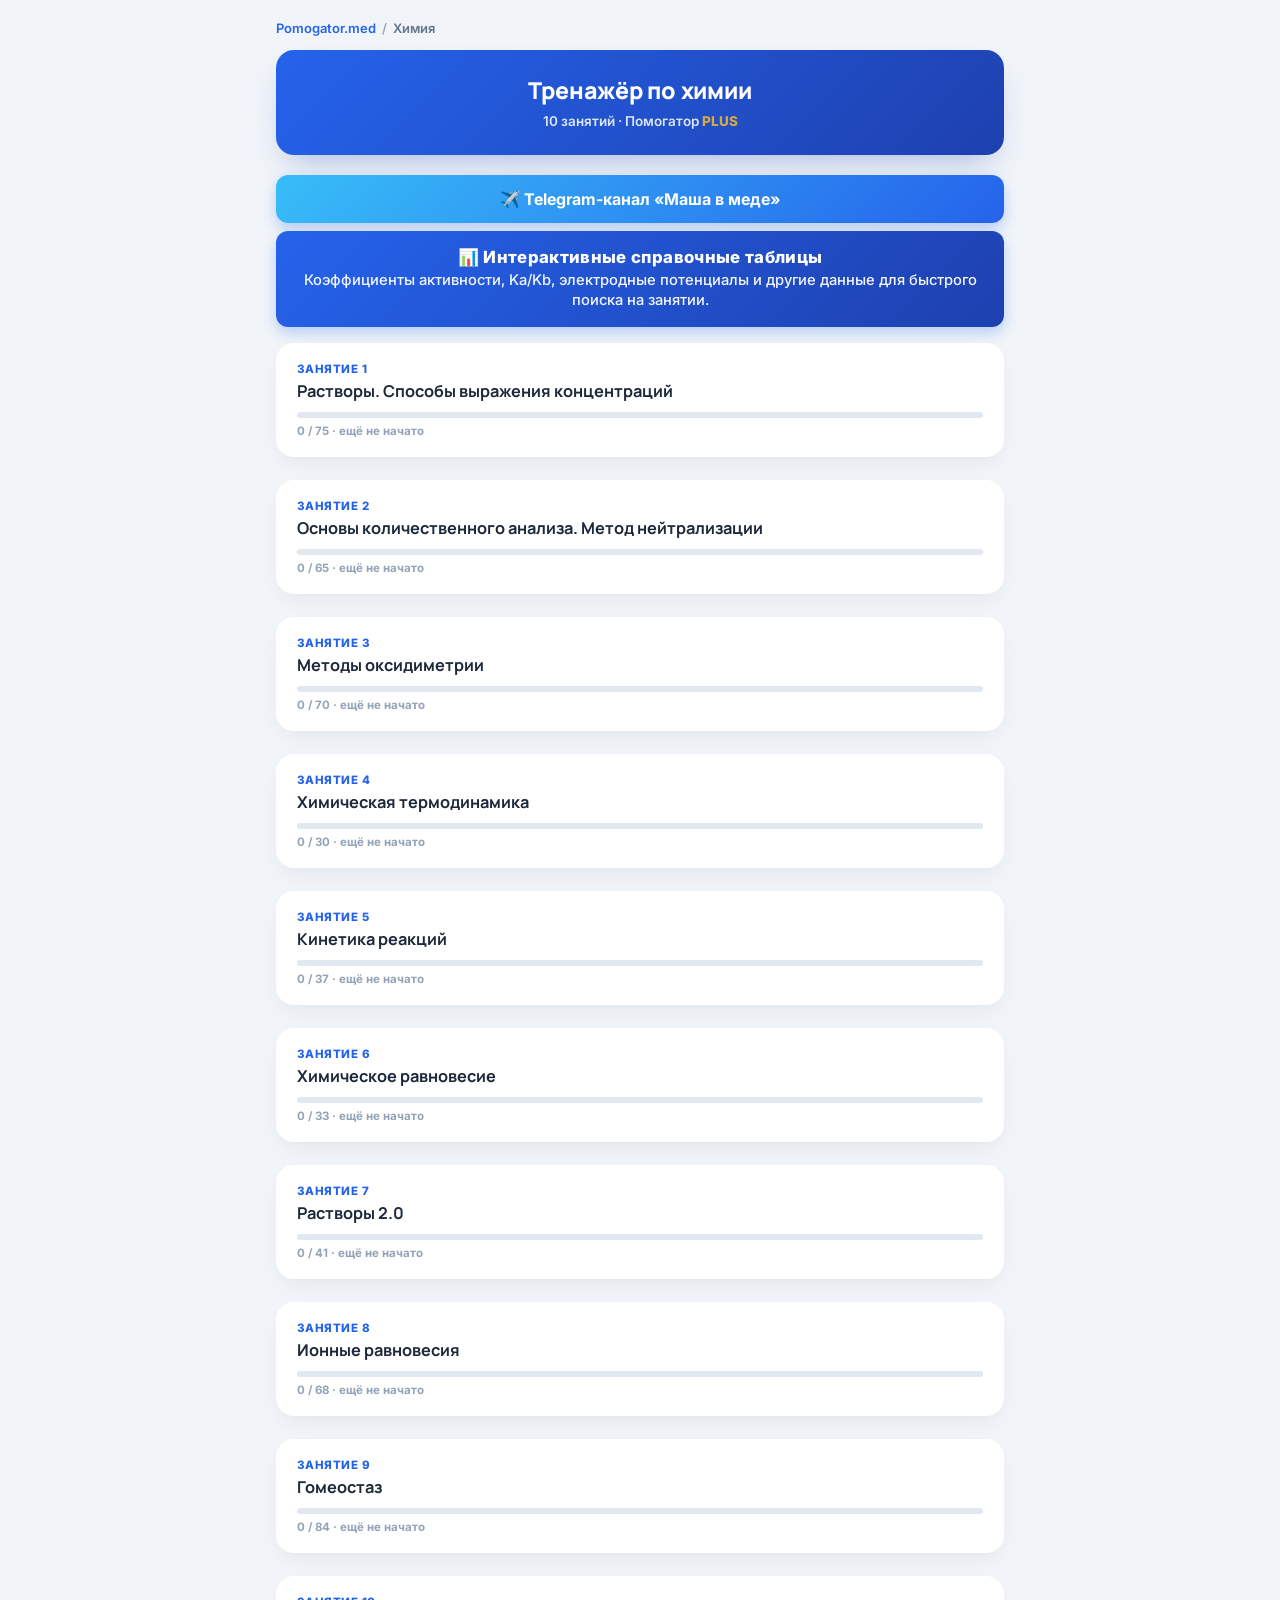
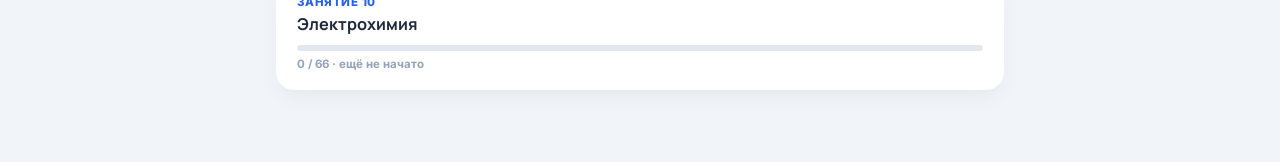
==== index.html @ 52e1b8d0 "Add files via upload" ====
<!DOCTYPE html>
<html lang="ru">
<head>
<meta charset="UTF-8" />
<meta name="viewport" content="width=device-width, initial-scale=1.0" />
<title>Химия · Pomogator.med</title>
<link rel="preconnect" href="https://fonts.googleapis.com">
<link href="https://fonts.googleapis.com/css2?family=Manrope:wght@700;800&family=Inter:wght@400;500;600;700&display=swap" rel="stylesheet">
<link rel="stylesheet" href="style.css">
<style>
  /* === Защита от копирования / выделения === */
  html, body {
    -webkit-user-select: none;
    -moz-user-select: none;
    -ms-user-select: none;
    user-select: none;
    -webkit-touch-callout: none;
    -webkit-tap-highlight-color: transparent;
  }
  /* Разрешаем ввод в полях, чтобы не ломать тренажёр */
  input, textarea, [contenteditable="true"] {
    -webkit-user-select: text !important;
    -moz-user-select: text !important;
    -ms-user-select: text !important;
    user-select: text !important;
  }
  /* Запрет drag картинок и ссылок */
  img, a {
    -webkit-user-drag: none;
    user-drag: none;
    pointer-events: auto;
  }
  /* Отключаем выделение через ::selection (визуально) */
  ::selection { background: transparent; }
  ::-moz-selection { background: transparent; }
</style>
</head>
<body>
<div id="app">

  <div class="crumb">
    <a href="../index.html">Pomogator.med</a><span class="sep">/</span><span>Химия</span>
  </div>

  <div class="header">
    <h1>Тренажёр по химии</h1>
    <div class="subtitle">10 занятий · Помогатор <span class="plus">PLUS</span></div>
  </div>

  <a href="https://t.me/pomogator_pimu" target="_blank" class="tg-btn">✈️ Telegram-канал «Маша в меде»</a>

  <a href="tables.html" class="premium-btn" style="background:linear-gradient(135deg,#2563eb 0%, #1e40af 100%); box-shadow:0 6px 14px rgba(37,99,235,0.28);">
    <div class="premium-title">📊 Интерактивные справочные таблицы</div>
    <div class="premium-desc">Коэффициенты активности, Ka/Kb, электродные потенциалы и другие данные для быстрого поиска на занятии.</div>
  </a>

  <div class="menu-grid" id="lessonList">

    <a class="lesson-card" href="lesson-1.html" data-lesson-id="lesson-1" data-total="75">
      <div class="lc-top">
        <span class="lc-num">Занятие 1</span>
      </div>
      <h3>Растворы. Способы выражения концентраций</h3>
      <div class="lc-progress-bar"><div class="fill" style="width:0%"></div></div>
      <span class="lc-pct">0 / 75 · загрузка…</span>
    </a>

    <a class="lesson-card" href="lesson-2.html" data-lesson-id="lesson-2" data-total="65">
      <div class="lc-top">
        <span class="lc-num">Занятие 2</span>
      </div>
      <h3>Основы количественного анализа. Метод нейтрализации</h3>
      <div class="lc-progress-bar"><div class="fill" style="width:0%"></div></div>
      <span class="lc-pct">0 / 65 · загрузка…</span>
    </a>

    <a class="lesson-card" href="lesson-3.html" data-lesson-id="lesson-3" data-total="70">
      <div class="lc-top">
        <span class="lc-num">Занятие 3</span>
      </div>
      <h3>Методы оксидиметрии</h3>
      <div class="lc-progress-bar"><div class="fill" style="width:0%"></div></div>
      <span class="lc-pct">0 / 70 · загрузка…</span>
    </a>

    <a class="lesson-card" href="lesson-4.html" data-lesson-id="lesson-4" data-total="30">
      <div class="lc-top">
        <span class="lc-num">Занятие 4</span>
      </div>
      <h3>Химическая термодинамика</h3>
      <div class="lc-progress-bar"><div class="fill" style="width:0%"></div></div>
      <span class="lc-pct">0 / 30 · загрузка…</span>
    </a>

    <a class="lesson-card" href="lesson-5.html" data-lesson-id="lesson-5" data-total="37">
      <div class="lc-top">
        <span class="lc-num">Занятие 5</span>
      </div>
      <h3>Кинетика реакций</h3>
      <div class="lc-progress-bar"><div class="fill" style="width:0%"></div></div>
      <span class="lc-pct">0 / 37 · загрузка…</span>
    </a>

    <a class="lesson-card" href="lesson-6.html" data-lesson-id="lesson-6" data-total="33">
      <div class="lc-top">
        <span class="lc-num">Занятие 6</span>
      </div>
      <h3>Химическое равновесие</h3>
      <div class="lc-progress-bar"><div class="fill" style="width:0%"></div></div>
      <span class="lc-pct">0 / 33 · загрузка…</span>
    </a>

    <a class="lesson-card" href="lesson-7.html" data-lesson-id="lesson-7" data-total="41">
      <div class="lc-top">
        <span class="lc-num">Занятие 7</span>
      </div>
      <h3>Растворы 2.0</h3>
      <div class="lc-progress-bar"><div class="fill" style="width:0%"></div></div>
      <span class="lc-pct">0 / 41 · загрузка…</span>
    </a>

    <a class="lesson-card" href="lesson-8.html" data-lesson-id="lesson-8" data-total="68">
      <div class="lc-top">
        <span class="lc-num">Занятие 8</span>
      </div>
      <h3>Ионные равновесия</h3>
      <div class="lc-progress-bar"><div class="fill" style="width:0%"></div></div>
      <span class="lc-pct">0 / 68 · загрузка…</span>
    </a>

    <a class="lesson-card" href="lesson-9.html" data-lesson-id="lesson-9" data-total="84">
      <div class="lc-top">
        <span class="lc-num">Занятие 9</span>
      </div>
      <h3>Гомеостаз</h3>
      <div class="lc-progress-bar"><div class="fill" style="width:0%"></div></div>
      <span class="lc-pct">0 / 84 · загрузка…</span>
    </a>

    <a class="lesson-card" href="lesson-10.html" data-lesson-id="lesson-10" data-total="66">
      <div class="lc-top">
        <span class="lc-num">Занятие 10</span>
      </div>
      <h3>Электрохимия</h3>
      <div class="lc-progress-bar"><div class="fill" style="width:0%"></div></div>
      <span class="lc-pct">0 / 66 · загрузка…</span>
    </a>
  </div>

</div>

<script>
  /* ============================================================
     ЗАЩИТА ОТ КОПИРОВАНИЯ И СКАЧИВАНИЯ
     ============================================================ */
  (function protect() {
    'use strict';

    // 1. Блокируем контекстное меню (ПКМ)
    document.addEventListener('contextmenu', function (e) {
      e.preventDefault();
      return false;
    });

    // 2. Блокируем drag (перетаскивание элементов, ссылок, картинок)
    document.addEventListener('dragstart', function (e) {
      e.preventDefault();
      return false;
    });
    document.addEventListener('drop', function (e) {
      e.preventDefault();
      return false;
    });

    // 3. Блокируем копирование / вырезание / вставку (кроме полей ввода)
    function isEditable(el) {
      if (!el) return false;
      const tag = (el.tagName || '').toLowerCase();
      return tag === 'input' || tag === 'textarea' || el.isContentEditable;
    }
    ['copy', 'cut', 'paste'].forEach(function (evt) {
      document.addEventListener(evt, function (e) {
        if (!isEditable(e.target)) {
          e.preventDefault();
          return false;
        }
      });
    });

    // 4. Блокируем выделение мышью вне полей ввода
    document.addEventListener('selectstart', function (e) {
      if (!isEditable(e.target)) {
        e.preventDefault();
        return false;
      }
    });

    // 5. Блокируем горячие клавиши
    document.addEventListener('keydown', function (e) {
      const k = (e.key || '').toLowerCase();
      const ctrl = e.ctrlKey || e.metaKey;

      // Ctrl/Cmd + C, X, V, A, S, U, P
      if (ctrl && ['c', 'x', 'v', 'a', 's', 'u', 'p'].includes(k)) {
        if (isEditable(e.target) && ['c', 'x', 'v', 'a'].includes(k)) return; // разрешаем в полях
        e.preventDefault();
        return false;
      }
      // Ctrl+Shift+I / J / C — DevTools
      if (ctrl && e.shiftKey && ['i', 'j', 'c'].includes(k)) {
        e.preventDefault();
        return false;
      }
      // F12 — DevTools
      if (k === 'f12') {
        e.preventDefault();
        return false;
      }
      // Ctrl+U — просмотр кода
      if (ctrl && k === 'u') {
        e.preventDefault();
        return false;
      }
      // Ctrl+S — сохранить страницу
      if (ctrl && k === 's') {
        e.preventDefault();
        return false;
      }
    });

    // 6. Каракули при попытке «сохранить картинку» / перетащить
    document.addEventListener('mousedown', function (e) {
      if (e.button === 2) e.preventDefault(); // правая кнопка
    });

    // 7. Дополнительно: сбрасываем clipboard при попытке копирования
    // (страховка на случай, если пользователь обошёл preventDefault)
    document.addEventListener('copy', function (e) {
      if (isEditable(e.target)) return;
      try {
        e.clipboardData.setData('text/plain', 'Копирование запрещено · Pomogator.med');
        e.preventDefault();
      } catch (err) {}
    });

    // 8. Простейшая детекция открытых DevTools (не блокирует, но можно расширить)
    // Раскомментируйте, если хотите показывать предупреждение.
    /*
    setInterval(function () {
      const wDiff = window.outerWidth - window.innerWidth > 160;
      const hDiff = window.outerHeight - window.innerHeight > 160;
      if (wDiff || hDiff) {
        // document.body.innerHTML = '<div style="padding:40px;font:600 18px Inter,sans-serif">DevTools обнаружены. Закройте их для продолжения.</div>';
      }
    }, 1000);
    */
  })();

  /* ============================================================
     ПРОГРЕСС ЗАНЯТИЙ
     ============================================================ */
  const LESSONS = [{"id":"lesson-1","menuKeys":["tasks1","tasks2","tests1","tests2"],"totalItems":75},{"id":"lesson-2","menuKeys":["tasks1","tasks2","tests1","tests2"],"totalItems":65},{"id":"lesson-3","menuKeys":["tasks1_1","tasks1_2","tasks1_3","tasks2","tasks3","tasks4_8","tests1","tests2"],"totalItems":70},{"id":"lesson-4","menuKeys":["tasks1","tasks2","tests1","tests2"],"totalItems":30},{"id":"lesson-5","menuKeys":["tasks1","tasks2","tasks3","tests1","tests2","tests3"],"totalItems":37},{"id":"lesson-6","menuKeys":["tasks1","tasks2","tests1","tests2"],"totalItems":33},{"id":"lesson-7","menuKeys":["tasks1","tasks2","tasks3","tests1","tests2"],"totalItems":41},{"id":"lesson-8","menuKeys":["questions","tasks1","tasks2","tests1","tests2"],"totalItems":68},{"id":"lesson-9","menuKeys":["questions","tasks1","tasks2","tasks3","tests1","tests2","tests3"],"totalItems":84},{"id":"lesson-10","menuKeys":["questions","tasks","tests1","tests2"],"totalItems":66}];
  function readProgress(lessonId) {
    try { return JSON.parse(localStorage.getItem('pomogator:chem:' + lessonId)) || {}; }
    catch (e) { return {}; }
  }
  LESSONS.forEach(l => {
    const p = readProgress(l.id);
    let answered = 0;
    l.menuKeys.forEach(key => { if (p[key]) answered += Object.keys(p[key]).length; });
    const pct = l.totalItems ? Math.round(100 * answered / l.totalItems) : 0;
    const card = document.querySelector('[data-lesson-id="' + l.id + '"]');
    if (!card) return;
    card.querySelector('.fill').style.width = pct + '%';
    const label = answered === 0 ? 'ещё не начато' : (pct >= 100 ? 'пройдено' : pct + '%');
    card.querySelector('.lc-pct').textContent = answered + ' / ' + l.totalItems + ' · ' + label;
  });
</script>
</body>
</html>
---- style.css ----
/* =====================================================================
   Pomogator.med — общий дизайн-система для раздела «Химия»
   Один файл вместо копий стилей в каждом уроке.
   ===================================================================== */

*, *::before, *::after { box-sizing: border-box; }

:root{
  --bg-page:#f1f5f9;
  --white:#ffffff;
  --text-primary:#334155;
  --text-secondary:#64748b;
  --text-faint:#94a3b8;

  --blue-med:#2563eb;
  --blue-dark:#1e40af;
  --blue-pale:#eff6ff;

  --gold:#d4a843;
  --gold-dark:#a97e1f;
  --gold-pale:#fffbeb;

  --green:#10b981;
  --green-dark:#0f9d63;
  --green-pale:#ecfdf5;

  --red:#ef4444;
  --red-dark:#b91c1c;
  --red-pale:#fef2f2;

  --pink:#ec4899;
  --pink-dark:#be185d;

  --radius:12px;
  --radius-lg:18px;
  --shadow-soft:0 10px 25px -5px rgba(15,23,42,0.06), 0 4px 10px -6px rgba(15,23,42,0.03);
  --shadow-hover:0 20px 35px -10px rgba(15,23,42,0.12);
  --transition:0.2s cubic-bezier(0.4,0,0.2,1);
}

html,body{
  margin:0;
  min-height:100%;
  background:var(--bg-page);
  color:var(--text-primary);
  font-family:'Inter',-apple-system,BlinkMacSystemFont,'Segoe UI',Roboto,Helvetica,Arial,sans-serif;
  -webkit-font-smoothing:antialiased;
}
h1,h2,h3,.brand{ font-family:'Manrope','Inter',sans-serif; }

#app{ max-width:760px; margin:0 auto; padding:20px 16px 60px; }

a{ color:inherit; }

/* ===== ШАПКА ===== */
.crumb{
  display:flex; align-items:center; gap:6px; flex-wrap:wrap;
  font-size:13px; font-weight:600; color:var(--text-secondary);
  margin-bottom:14px;
}
.crumb a{ color:var(--blue-med); text-decoration:none; }
.crumb a:hover{ text-decoration:underline; }
.crumb .sep{ color:var(--text-faint); }

.header{
  text-align:center;
  background:linear-gradient(135deg, var(--blue-med) 0%, var(--blue-dark) 100%);
  color:#fff;
  padding:26px 22px;
  border-radius:var(--radius-lg);
  box-shadow:0 16px 32px -12px rgba(30,64,175,0.35);
  margin-bottom:20px;
}
.header h1{
  margin:0; font-size:1.45rem; font-weight:800; letter-spacing:-0.01em; line-height:1.25;
}
.header .subtitle{
  margin-top:8px; font-size:13.5px; font-weight:600; color:#dbe6fb;
}
.header .subtitle .plus{ color:var(--gold); font-weight:800; }

/* ===== ВИДЫ (меню / контент) ===== */
.view{ display:none; }
.view.active{ display:block; }

/* ===== МЕНЮ ===== */
.menu-grid{ display:flex; flex-direction:column; gap:11px; }

.btn{
  background:var(--white);
  border:2px solid #e2e8f0;
  border-radius:var(--radius);
  padding:14px 16px;
  text-align:left;
  font-size:0.98rem;
  font-weight:600;
  color:var(--text-primary);
  cursor:pointer;
  transition:var(--transition);
  box-shadow:0 2px 4px rgba(15,23,42,0.02);
  width:100%;
  display:flex;
  align-items:center;
  justify-content:space-between;
  gap:10px;
  font-family:inherit;
}
.btn:hover{ border-color:var(--blue-med); background:var(--blue-pale); color:var(--blue-dark); transform:translateY(-1px); }
.btn:active{ transform:translateY(0); }
.btn .btn-label{ display:flex; align-items:center; gap:10px; }
.btn .btn-progress{
  font-size:11.5px; font-weight:700; color:var(--text-faint);
  background:#f1f5f9; padding:3px 8px; border-radius:100px; flex-shrink:0;
}
.btn .btn-progress.is-done{ color:var(--green-dark); background:var(--green-pale); }
.btn .btn-progress.has-errors{ color:var(--gold-dark); background:var(--gold-pale); }

.btn-back{ background:#e2e8f0; text-align:center; border:none; justify-content:center; margin-bottom:16px; }
.btn-back:hover{ background:#cbd5e1; color:var(--text-primary); }

/* телеграм / премиум-кнопки — сохранены как маркетинговые элементы, но приведены к общей палитре */
.tg-btn{
  text-decoration:none; display:block; background:linear-gradient(135deg,#38bdf8 0%, var(--blue-med) 100%);
  color:#fff !important; text-align:center !important; font-size:1rem; font-weight:700;
  padding:14px; border-radius:var(--radius); box-shadow:0 6px 14px rgba(37,99,235,0.28);
  transition:var(--transition); margin-bottom:8px;
}
.tg-btn:hover{ transform:translateY(-2px); box-shadow:0 10px 20px rgba(37,99,235,0.35); }

.premium-btn{
  text-decoration:none; display:block; background:linear-gradient(135deg, var(--gold) 0%, var(--gold-dark) 100%);
  color:#fff !important; text-align:center !important; padding:16px; border-radius:var(--radius);
  box-shadow:0 6px 14px rgba(212,168,67,0.32); transition:var(--transition); margin-bottom:16px;
}
.premium-btn:hover{ transform:translateY(-2px); box-shadow:0 10px 20px rgba(212,168,67,0.4); }
.premium-title{ font-size:1.05rem; font-weight:800; letter-spacing:0.02em; margin-bottom:4px; }
.premium-desc{ font-size:0.92rem; font-weight:500; opacity:0.95; line-height:1.35; }

/* ===== ПРОГРЕСС ===== */
.progress-bar{
  height:8px; background:#e2e8f0; border-radius:100px; overflow:hidden; margin-bottom:18px;
}
.progress-bar .fill{
  height:100%; background:linear-gradient(90deg, var(--blue-med), var(--green)); border-radius:100px;
  transition:width 0.4s ease; width:0%;
}
.progress-meta{
  display:flex; justify-content:space-between; font-size:12.5px; font-weight:600; color:var(--text-secondary);
  margin-bottom:14px;
}

/* ===== КОНТЕНТНЫЕ БЛОКИ ===== */
.content-box{
  background:var(--white); padding:22px; border-radius:var(--radius); box-shadow:var(--shadow-soft);
  margin-bottom:16px; border-left:5px solid var(--blue-med);
}
.content-title{ font-size:1.15rem; font-weight:800; margin-bottom:12px; color:#1e293b; }

.step{ background:#f8fafc; padding:15px; border-radius:10px; margin-bottom:14px; }
.step-q{ font-weight:700; margin-bottom:10px; }
.input-row{ display:flex; gap:10px; }
.input-row input{
  flex:1; padding:11px; border:2px solid #cbd5e1; border-radius:9px; font-size:1rem; font-family:inherit;
}
.input-row input:focus{ outline:none; border-color:var(--blue-med); }
.input-row button{
  padding:11px 18px; background:var(--blue-med); color:#fff; border:none; border-radius:9px;
  font-weight:700; cursor:pointer; font-family:inherit; transition:var(--transition);
}
.input-row button:hover{ background:var(--blue-dark); }
.input-row button:disabled{ background:#94a3b8; cursor:default; }

.solution{ margin-top:14px; padding:14px; border-radius:9px; display:none; line-height:1.6; font-size:0.96rem; }
.solution.correct{ background:var(--green-pale); border-left:4px solid var(--green); display:block; }
.solution.error{ background:var(--red-pale); border-left:4px solid var(--red); display:block; }

.test-option{
  display:block; width:100%; text-align:left; padding:12px 14px; margin-bottom:8px;
  background:#f8fafc; border:2px solid #e2e8f0; border-radius:9px; cursor:pointer;
  font-size:0.96rem; font-family:inherit; color:var(--text-primary); transition:var(--transition);
}
.test-option:hover:not(:disabled){ border-color:var(--blue-med); }
.test-option.correct-btn{ background:var(--green-pale); border-color:var(--green); color:var(--green-dark); font-weight:700; }
.test-option.error-btn{ background:var(--red-pale); border-color:var(--red); color:var(--red-dark); font-weight:700; }
.test-option:disabled{ cursor:default; }

.btn-show{
  background:var(--blue-pale); color:var(--blue-dark); border:none; padding:9px 14px; border-radius:8px;
  font-weight:700; cursor:pointer; font-family:inherit; font-size:0.9rem; transition:var(--transition);
}
.btn-show:hover{ background:#dbe6fb; }

.formula{
  background:var(--blue-pale); padding:10px 15px; border-radius:8px; font-family:'JetBrains Mono',monospace;
  font-size:1.05rem; color:var(--blue-med); margin:10px 0; display:inline-block;
}

/* ===== "ОШИБКИ" ===== */
.mistakes-empty{
  text-align:center; padding:40px 20px; color:var(--text-secondary);
}
.mistakes-empty .big{ font-size:2.2rem; margin-bottom:10px; }

/* ===== СПИСОК ЗАНЯТИЙ (index.html раздела) ===== */
.lesson-card{
  background:var(--white); border-radius:var(--radius-lg); box-shadow:var(--shadow-soft);
  padding:18px 20px; margin-bottom:12px; text-decoration:none; display:block;
  transition:var(--transition); border:1px solid transparent;
}
.lesson-card:hover{ transform:translateY(-2px); box-shadow:var(--shadow-hover); border-color:#dbe6fb; }
.lesson-card .lc-top{ display:flex; justify-content:space-between; align-items:flex-start; gap:10px; }
.lesson-card .lc-num{
  font-size:11.5px; font-weight:800; color:var(--blue-med); letter-spacing:0.04em; text-transform:uppercase;
}
.lesson-card h3{ font-size:1.02rem; font-weight:700; margin:4px 0 10px; color:#1e293b; }
.lesson-card .lc-progress-bar{ height:6px; background:#e2e8f0; border-radius:100px; overflow:hidden; }
.lesson-card .lc-progress-bar .fill{ height:100%; background:linear-gradient(90deg, var(--blue-med), var(--green)); }
.lesson-card .lc-pct{ font-size:11.5px; font-weight:700; color:var(--text-faint); margin-top:6px; display:block; }

footer.page-footer{
  text-align:center; padding:24px 0 10px; font-size:12px; color:var(--text-faint);
}

@media (max-width:480px){
  .header h1{ font-size:1.25rem; }
  .content-box{ padding:16px; }
}
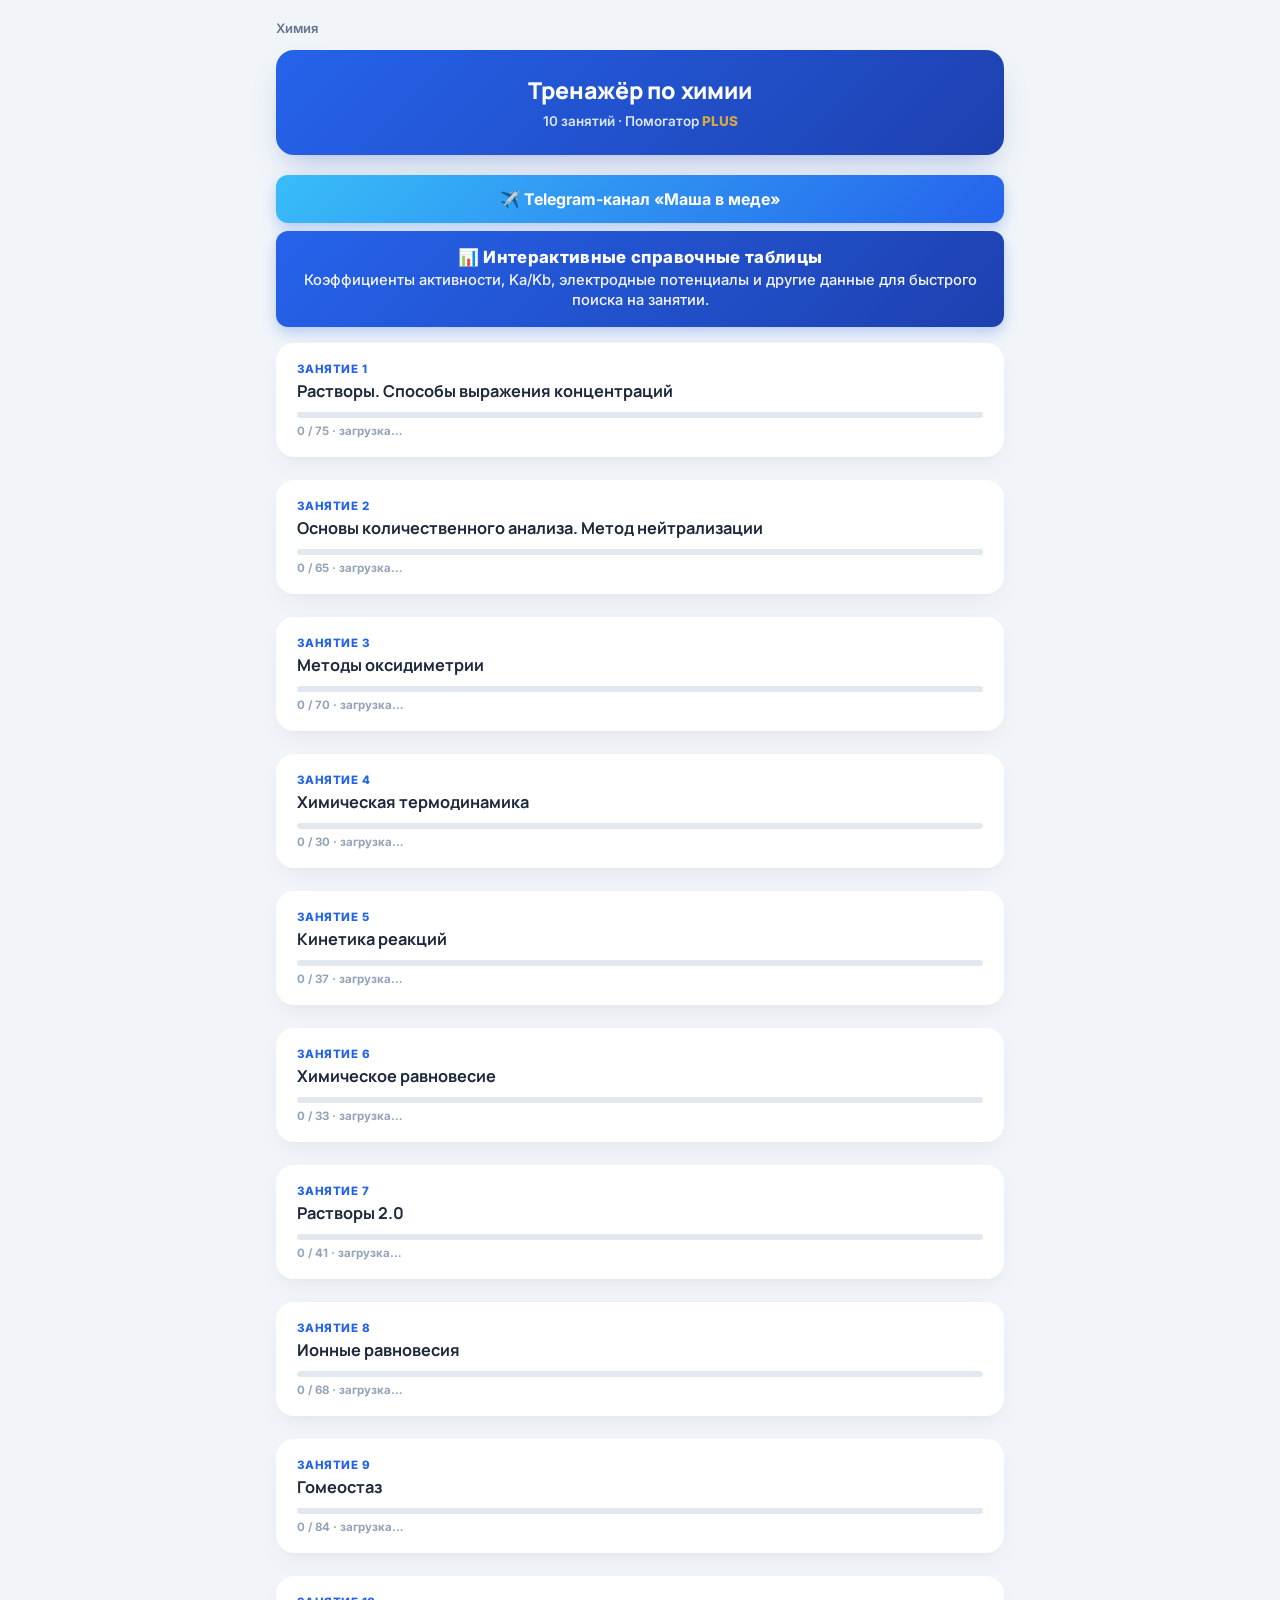
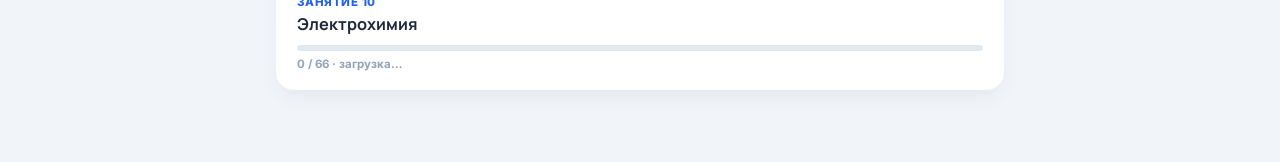
==== commit e391cf33: "Add files via upload" ====
--- a/index.html
+++ b/index.html
@@ -8,7 +8,6 @@
 <link href="https://fonts.googleapis.com/css2?family=Manrope:wght@700;800&family=Inter:wght@400;500;600;700&display=swap" rel="stylesheet">
 <link rel="stylesheet" href="style.css">
 <style>
-  /* === Защита от копирования / выделения === */
   html, body {
     -webkit-user-select: none;
     -moz-user-select: none;
@@ -39,7 +38,7 @@
 <div id="app">
 
   <div class="crumb">
-    <a href="../index.html">Pomogator.med</a><span class="sep">/</span><span>Химия</span>
+    <span>Химия</span>
   </div>
 
   <div class="header">
@@ -238,7 +237,7 @@
     document.addEventListener('copy', function (e) {
       if (isEditable(e.target)) return;
       try {
-        e.clipboardData.setData('text/plain', 'Копирование запрещено · Pomogator.med');
+        e.clipboardData.setData('text/plain', 'Копирование запрещено · mashavmede);
         e.preventDefault();
       } catch (err) {}
     });
@@ -277,4 +276,4 @@
   });
 </script>
 </body>
-</html>+</html>
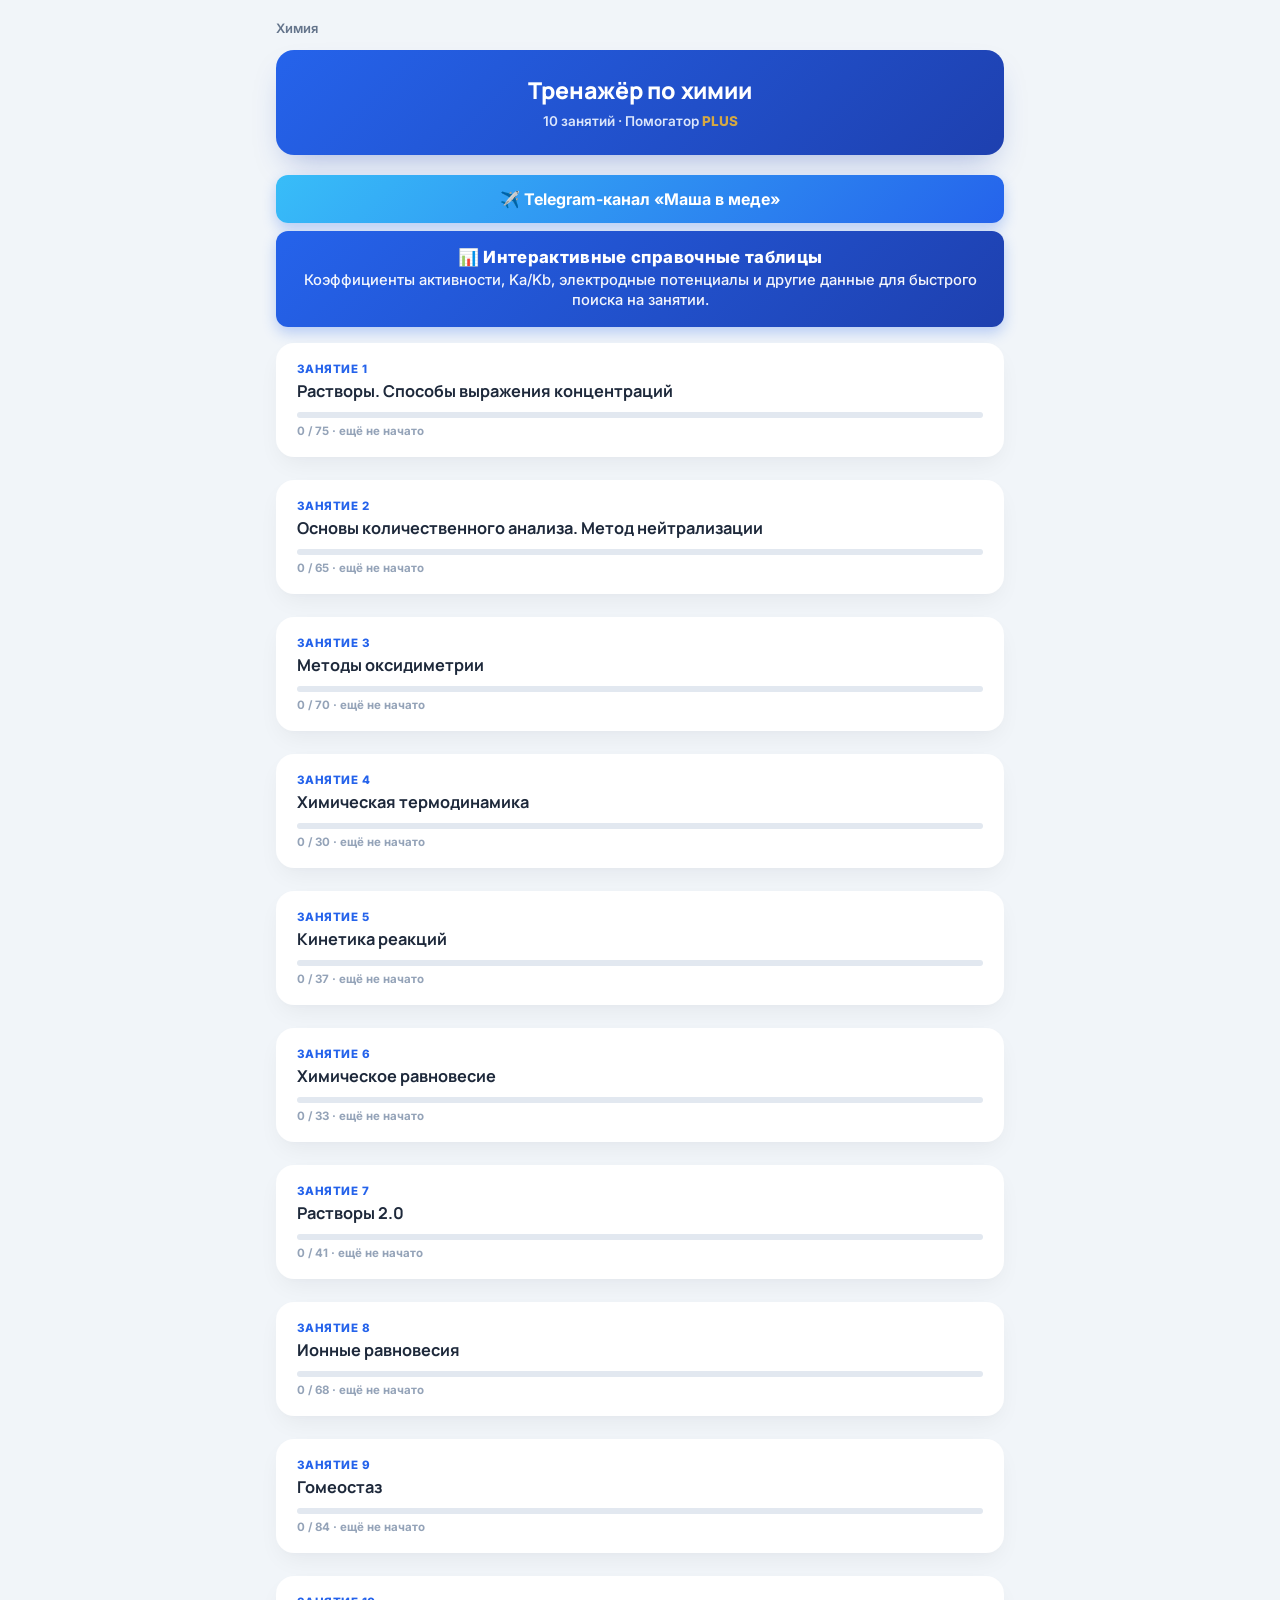
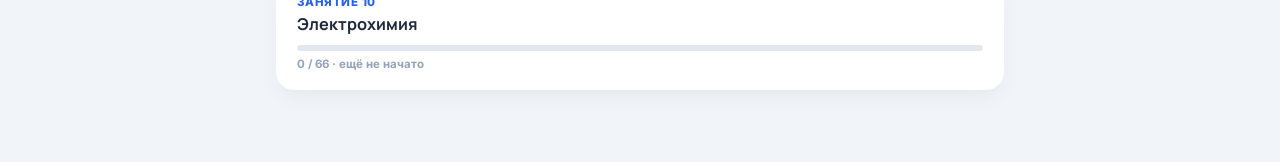
==== commit fa04fb10: "Rename index(5).html to index.html" ====
--- a/index.html
+++ b/index.html
@@ -32,6 +32,18 @@
   /* Отключаем выделение через ::selection (визуально) */
   ::selection { background: transparent; }
   ::-moz-selection { background: transparent; }
+
+  /* Карточки занятий — кнопки, а не ссылки: Telegram не показывает
+     системное меню «Открыть в браузере» при долгом нажатии. */
+  button.lesson-card {
+    width: 100%;
+    font: inherit;
+    color: inherit;
+    text-align: left;
+    cursor: pointer;
+    appearance: none;
+    -webkit-appearance: none;
+  }
 </style>
 </head>
 <body>
@@ -55,95 +67,95 @@
 
   <div class="menu-grid" id="lessonList">
 
-    <a class="lesson-card" href="lesson-1.html" data-lesson-id="lesson-1" data-total="75">
+    <button type="button" class="lesson-card" data-page="lesson-1.html" data-lesson-id="lesson-1" data-total="75">
       <div class="lc-top">
         <span class="lc-num">Занятие 1</span>
       </div>
       <h3>Растворы. Способы выражения концентраций</h3>
       <div class="lc-progress-bar"><div class="fill" style="width:0%"></div></div>
       <span class="lc-pct">0 / 75 · загрузка…</span>
-    </a>
-
-    <a class="lesson-card" href="lesson-2.html" data-lesson-id="lesson-2" data-total="65">
+    </button>
+
+    <button type="button" class="lesson-card" data-page="lesson-2.html" data-lesson-id="lesson-2" data-total="65">
       <div class="lc-top">
         <span class="lc-num">Занятие 2</span>
       </div>
       <h3>Основы количественного анализа. Метод нейтрализации</h3>
       <div class="lc-progress-bar"><div class="fill" style="width:0%"></div></div>
       <span class="lc-pct">0 / 65 · загрузка…</span>
-    </a>
-
-    <a class="lesson-card" href="lesson-3.html" data-lesson-id="lesson-3" data-total="70">
+    </button>
+
+    <button type="button" class="lesson-card" data-page="lesson-3.html" data-lesson-id="lesson-3" data-total="70">
       <div class="lc-top">
         <span class="lc-num">Занятие 3</span>
       </div>
       <h3>Методы оксидиметрии</h3>
       <div class="lc-progress-bar"><div class="fill" style="width:0%"></div></div>
       <span class="lc-pct">0 / 70 · загрузка…</span>
-    </a>
-
-    <a class="lesson-card" href="lesson-4.html" data-lesson-id="lesson-4" data-total="30">
+    </button>
+
+    <button type="button" class="lesson-card" data-page="lesson-4.html" data-lesson-id="lesson-4" data-total="30">
       <div class="lc-top">
         <span class="lc-num">Занятие 4</span>
       </div>
       <h3>Химическая термодинамика</h3>
       <div class="lc-progress-bar"><div class="fill" style="width:0%"></div></div>
       <span class="lc-pct">0 / 30 · загрузка…</span>
-    </a>
-
-    <a class="lesson-card" href="lesson-5.html" data-lesson-id="lesson-5" data-total="37">
+    </button>
+
+    <button type="button" class="lesson-card" data-page="lesson-5.html" data-lesson-id="lesson-5" data-total="37">
       <div class="lc-top">
         <span class="lc-num">Занятие 5</span>
       </div>
       <h3>Кинетика реакций</h3>
       <div class="lc-progress-bar"><div class="fill" style="width:0%"></div></div>
       <span class="lc-pct">0 / 37 · загрузка…</span>
-    </a>
-
-    <a class="lesson-card" href="lesson-6.html" data-lesson-id="lesson-6" data-total="33">
+    </button>
+
+    <button type="button" class="lesson-card" data-page="lesson-6.html" data-lesson-id="lesson-6" data-total="33">
       <div class="lc-top">
         <span class="lc-num">Занятие 6</span>
       </div>
       <h3>Химическое равновесие</h3>
       <div class="lc-progress-bar"><div class="fill" style="width:0%"></div></div>
       <span class="lc-pct">0 / 33 · загрузка…</span>
-    </a>
-
-    <a class="lesson-card" href="lesson-7.html" data-lesson-id="lesson-7" data-total="41">
+    </button>
+
+    <button type="button" class="lesson-card" data-page="lesson-7.html" data-lesson-id="lesson-7" data-total="41">
       <div class="lc-top">
         <span class="lc-num">Занятие 7</span>
       </div>
       <h3>Растворы 2.0</h3>
       <div class="lc-progress-bar"><div class="fill" style="width:0%"></div></div>
       <span class="lc-pct">0 / 41 · загрузка…</span>
-    </a>
-
-    <a class="lesson-card" href="lesson-8.html" data-lesson-id="lesson-8" data-total="68">
+    </button>
+
+    <button type="button" class="lesson-card" data-page="lesson-8.html" data-lesson-id="lesson-8" data-total="68">
       <div class="lc-top">
         <span class="lc-num">Занятие 8</span>
       </div>
       <h3>Ионные равновесия</h3>
       <div class="lc-progress-bar"><div class="fill" style="width:0%"></div></div>
       <span class="lc-pct">0 / 68 · загрузка…</span>
-    </a>
-
-    <a class="lesson-card" href="lesson-9.html" data-lesson-id="lesson-9" data-total="84">
+    </button>
+
+    <button type="button" class="lesson-card" data-page="lesson-9.html" data-lesson-id="lesson-9" data-total="84">
       <div class="lc-top">
         <span class="lc-num">Занятие 9</span>
       </div>
       <h3>Гомеостаз</h3>
       <div class="lc-progress-bar"><div class="fill" style="width:0%"></div></div>
       <span class="lc-pct">0 / 84 · загрузка…</span>
-    </a>
-
-    <a class="lesson-card" href="lesson-10.html" data-lesson-id="lesson-10" data-total="66">
+    </button>
+
+    <button type="button" class="lesson-card" data-page="lesson-10.html" data-lesson-id="lesson-10" data-total="66">
       <div class="lc-top">
         <span class="lc-num">Занятие 10</span>
       </div>
       <h3>Электрохимия</h3>
       <div class="lc-progress-bar"><div class="fill" style="width:0%"></div></div>
       <span class="lc-pct">0 / 66 · загрузка…</span>
-    </a>
+    </button>
   </div>
 
 </div>
@@ -237,7 +249,7 @@
     document.addEventListener('copy', function (e) {
       if (isEditable(e.target)) return;
       try {
-        e.clipboardData.setData('text/plain', 'Копирование запрещено · mashavmede);
+        e.clipboardData.setData('text/plain', 'Копирование запрещено · mashavmede');
         e.preventDefault();
       } catch (err) {}
     });
@@ -254,6 +266,13 @@
     }, 1000);
     */
   })();
+
+  /* Переходы без href: карточки не распознаются Telegram как ссылки. */
+  document.querySelectorAll('.lesson-card[data-page]').forEach(function (card) {
+    card.addEventListener('click', function () {
+      window.location.assign(card.dataset.page);
+    });
+  });
 
   /* ============================================================
      ПРОГРЕСС ЗАНЯТИЙ
